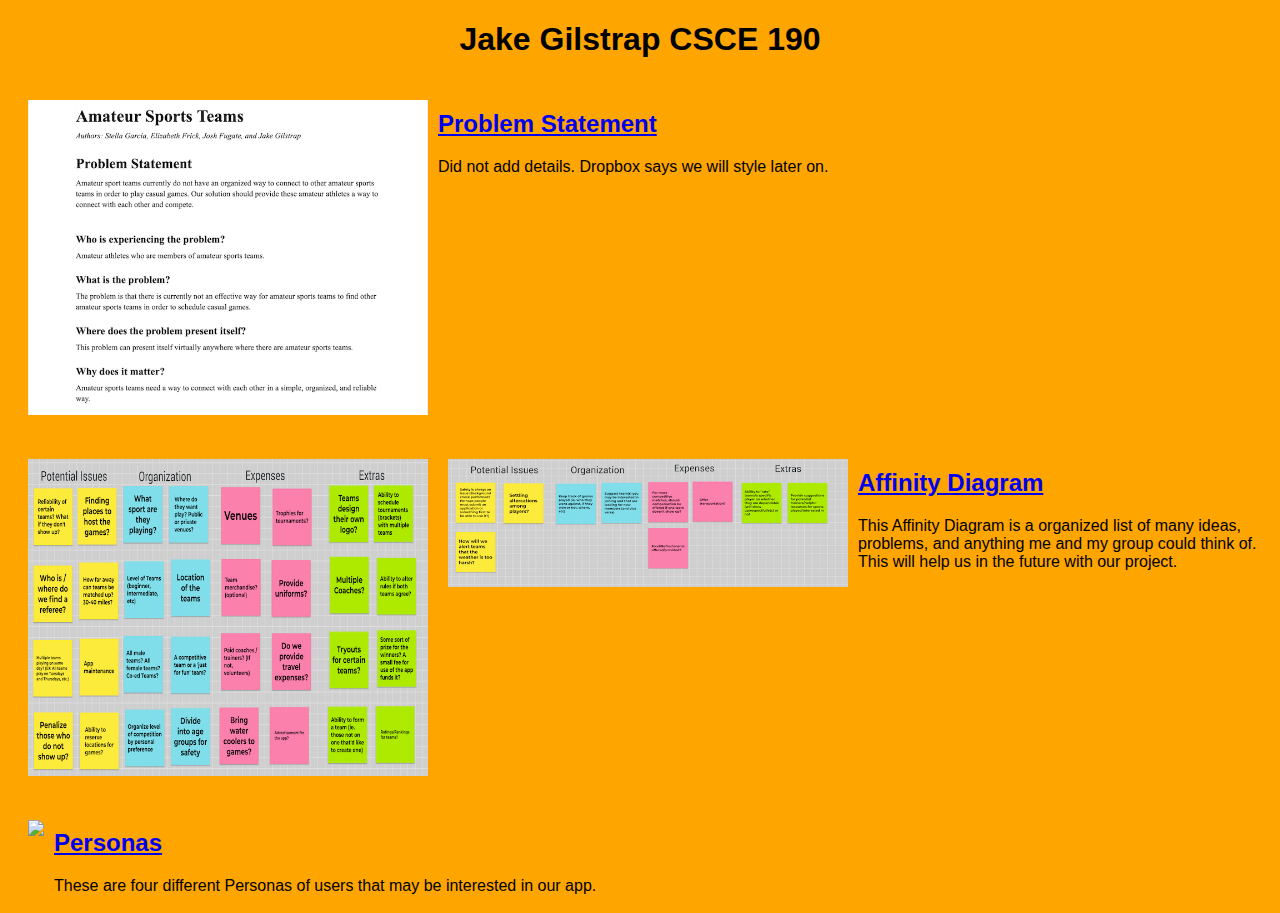
==== index.html @ 8984e969 "Add files via upload" ====
<!DOCTYPE html>
<html>
    <head>
        <title>
            CSCE 190: Jake Gilstrap</title>
            <link rel="Stylesheet" href="Styles.css">
    </head>
        <body>
            <h1>Jake Gilstrap CSCE 190</h1>
        <!--Problem Statement-->
            <section class="assignment">
                
                <a href="Files/Problem Statement.pdf"><img src="Images/PRBST.png"></a>
                <section class="assn-details">
                    <a href="Files/Problem Statement.pdf"><h2>Problem Statement</h2></a>
                    <p1>Did not add details. Dropbox says we will style later on.</p1>
                       </section>
            </section>

            <!--Affinity Diagram-->
            <section class="assignment">
                
                <a href="Files/affinityboard.pdf"><img src="Images/affinityboardpg1.png"></a>
                <a href="Files/affinityboard.pdf"><img src="Images/affinityboardpg2.png"></a>
                <section class="assn-details">
                    <a href="Files/affinityboard.pdf"><h2>Affinity Diagram</h2></a>
                    <p1>This Affinity Diagram is a organized list of many ideas, problems, and anything me and my group could think of. This will help us in the future with our project.</p1>
                       </section>
            </section>

            <!--Persona Assignment-->
            <section class="assignment">
                  <a href="Files/personna.pdf"><img src="Images/Josh.png"></a>
                <section class="assn-details">
                    <a href="Files/personna.pdf"><h2>Personas</h2></a>
                    <p1>These are four different Personas of users that may be interested in our app.</p1>
                       </section>
            </section>
    </body>
</html>
---- Styles.css ----
body{
    background:orange;
    font-family:Arial, Helvetica, sans-serif
}
.assignment{
    padding: 10px;
    display: flex;
}
.assignment img{
    width: 400px;
    padding: 10px;
}


    h1{
        color: black;
        text-align:center;
    }
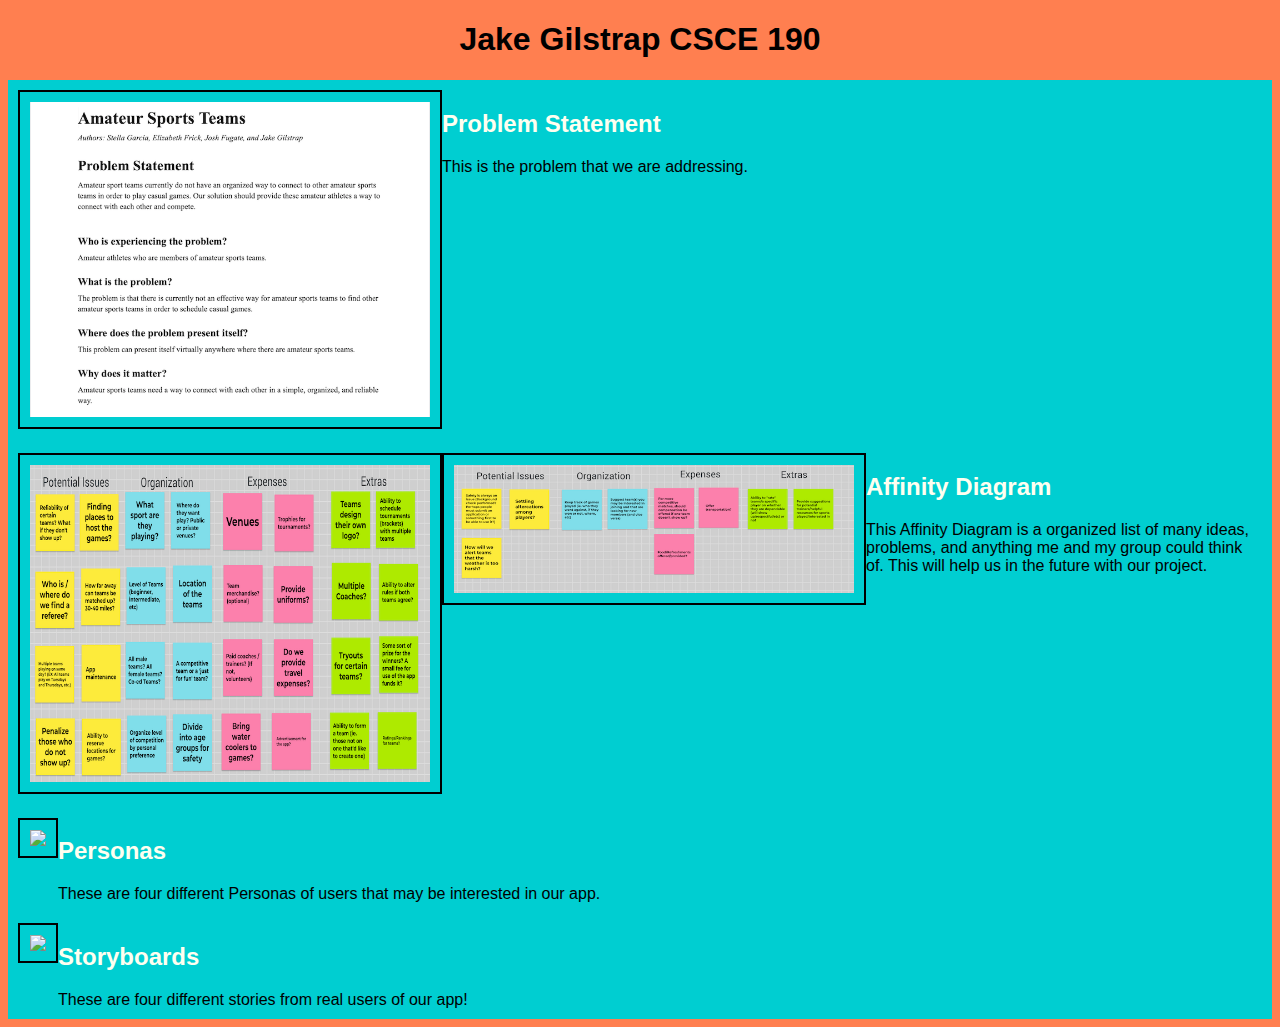
==== commit 709b8560: "Add files via upload" ====
--- a/index.html
+++ b/index.html
@@ -13,7 +13,7 @@
                 <a href="Files/Problem Statement.pdf"><img src="Images/PRBST.png"></a>
                 <section class="assn-details">
                     <a href="Files/Problem Statement.pdf"><h2>Problem Statement</h2></a>
-                    <p1>Did not add details. Dropbox says we will style later on.</p1>
+                    <p1>This is the problem that we are addressing.</p1>
                        </section>
             </section>
 
@@ -36,5 +36,14 @@
                     <p1>These are four different Personas of users that may be interested in our app.</p1>
                        </section>
             </section>
+
+             <!--Storyboard Assignment-->
+             <section class="assignment">
+                <a href="Files/Storyboard-merged.pdf"><img src="Images/Storyboard.png"></a>
+              <section class="assn-details">
+                  <a href="Files/Storyboard-merged.pdf"><h2>Storyboards</h2></a>
+                  <p1>These are four different stories from real users of our app!</p1>
+                     </section>
+          </section>
     </body>
 </html>--- a/Styles.css
+++ b/Styles.css
@@ -1,14 +1,16 @@
 body{
-    background:orange;
+    background: coral;
     font-family:Arial, Helvetica, sans-serif
 }
 .assignment{
     padding: 10px;
     display: flex;
+    background: darkturquoise;
 }
 .assignment img{
     width: 400px;
     padding: 10px;
+    border: 2px solid black
 }
 
 
@@ -16,3 +18,9 @@
         color: black;
         text-align:center;
     }
+
+    a {
+text-decoration:none;
+color:ivory;
+
+    }
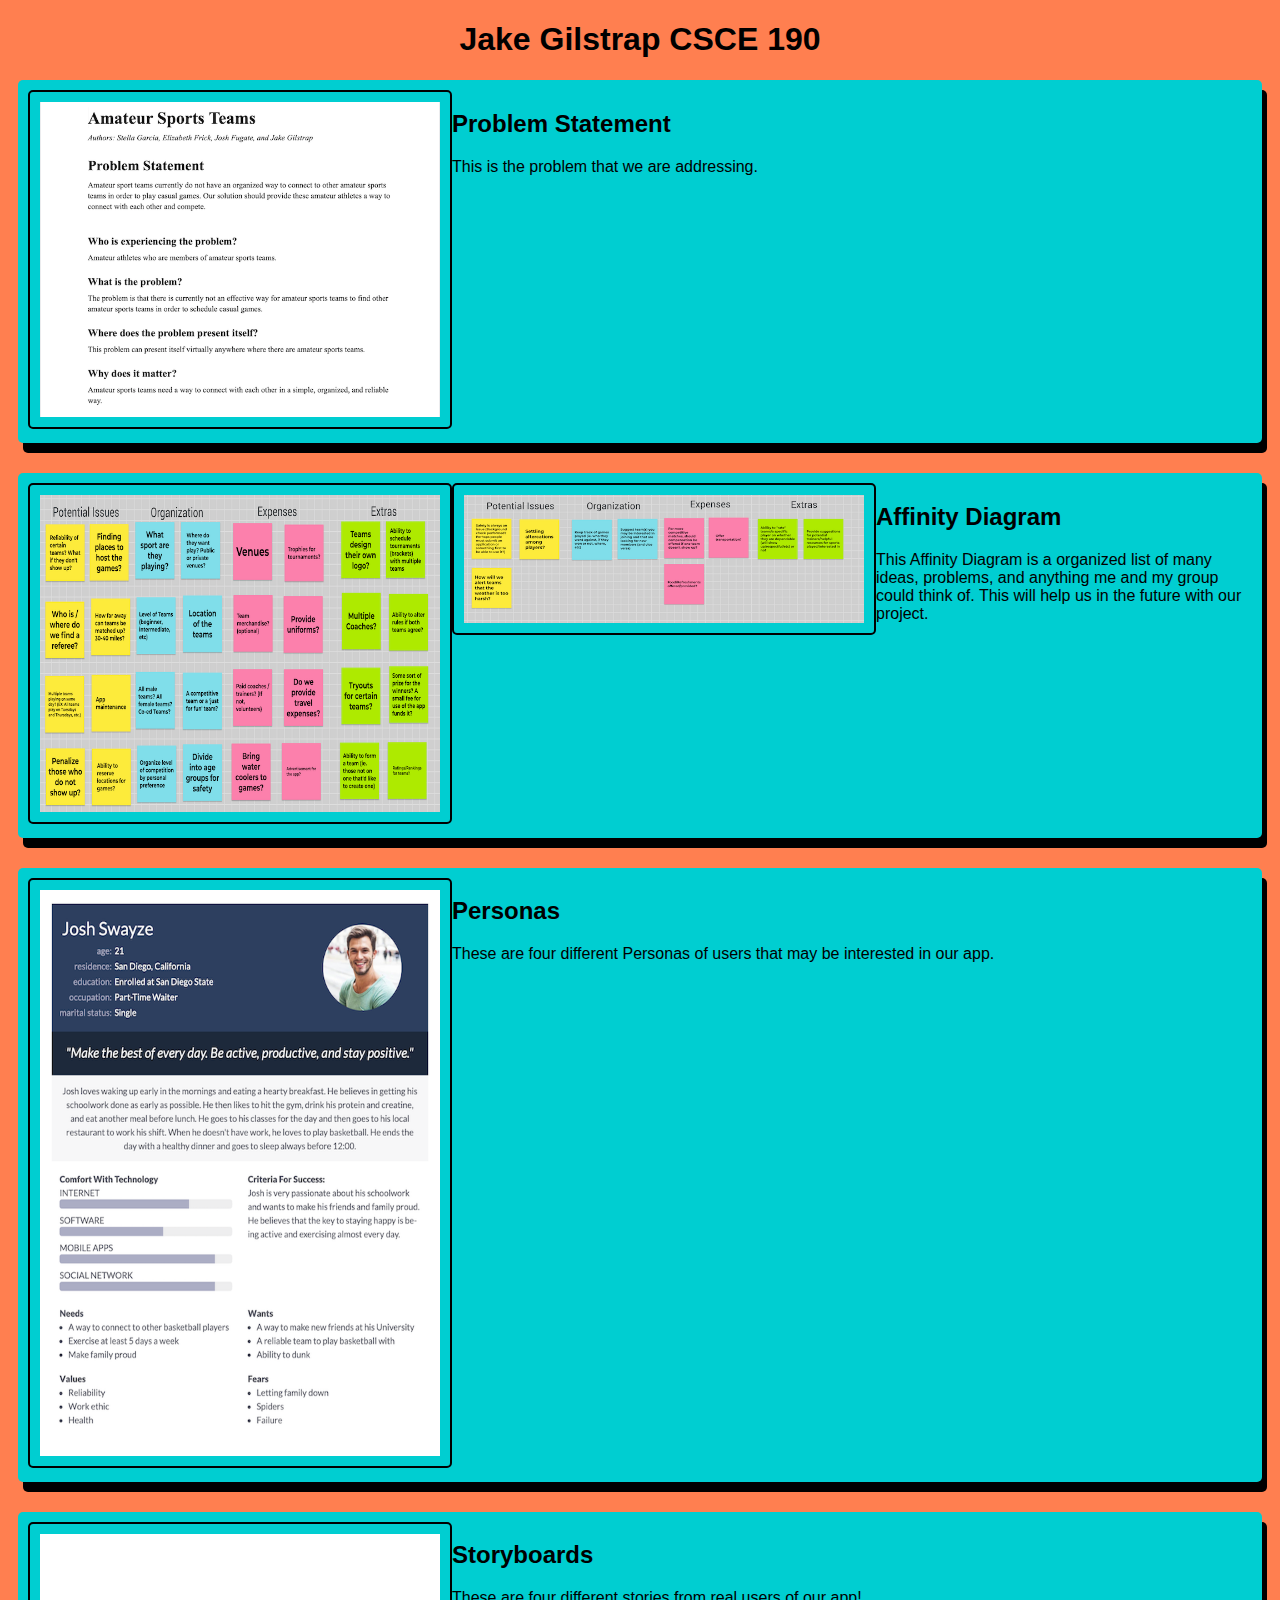
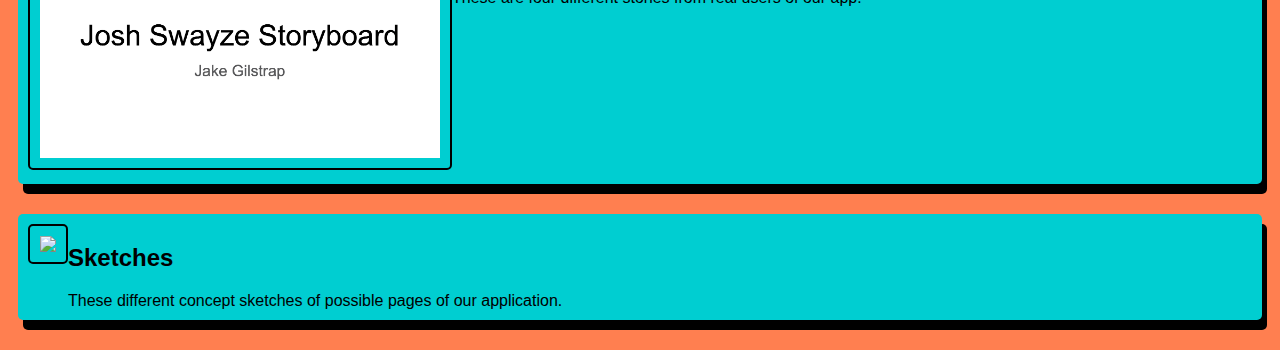
==== commit 271d157b: "Add files via upload" ====
--- a/index.html
+++ b/index.html
@@ -30,7 +30,8 @@
 
             <!--Persona Assignment-->
             <section class="assignment">
-                  <a href="Files/personna.pdf"><img src="Images/Josh.png"></a>
+                
+                <a href="Files/personna.pdf"><img src="Images/Josh.png"></a>
                 <section class="assn-details">
                     <a href="Files/personna.pdf"><h2>Personas</h2></a>
                     <p1>These are four different Personas of users that may be interested in our app.</p1>
@@ -39,11 +40,22 @@
 
              <!--Storyboard Assignment-->
              <section class="assignment">
+              
                 <a href="Files/Storyboard-merged.pdf"><img src="Images/Storyboard.png"></a>
               <section class="assn-details">
                   <a href="Files/Storyboard-merged.pdf"><h2>Storyboards</h2></a>
                   <p1>These are four different stories from real users of our app!</p1>
                      </section>
           </section>
+
+            <!--Sketches Assignment-->
+            <section class="assignment">
+              
+                <a href="Files/sketches-2.pdf"><img src="Images/sketches.png"></a>
+              <section class="assn-details">
+                  <a href="Files/sketches-2.pdf"><h2>Sketches</h2></a>
+                  <p1>These different concept sketches of possible pages of our application.</p1>
+                     </section>
+          </section>
     </body>
 </html>--- a/Styles.css
+++ b/Styles.css
@@ -4,13 +4,19 @@
 }
 .assignment{
     padding: 10px;
+    margin: 10px;
+    margin-bottom: 30px;
     display: flex;
     background: darkturquoise;
+    border-radius:5px;
+    box-shadow: 5px 10px black;
 }
 .assignment img{
     width: 400px;
+    border-radius: 5px;
     padding: 10px;
     border: 2px solid black
+
 }
 
 
@@ -21,6 +27,11 @@
 
     a {
 text-decoration:none;
-color:ivory;
+color: black;
 
     }
+
+    .assignment a:hover
+    {
+        color: ivory;
+    }
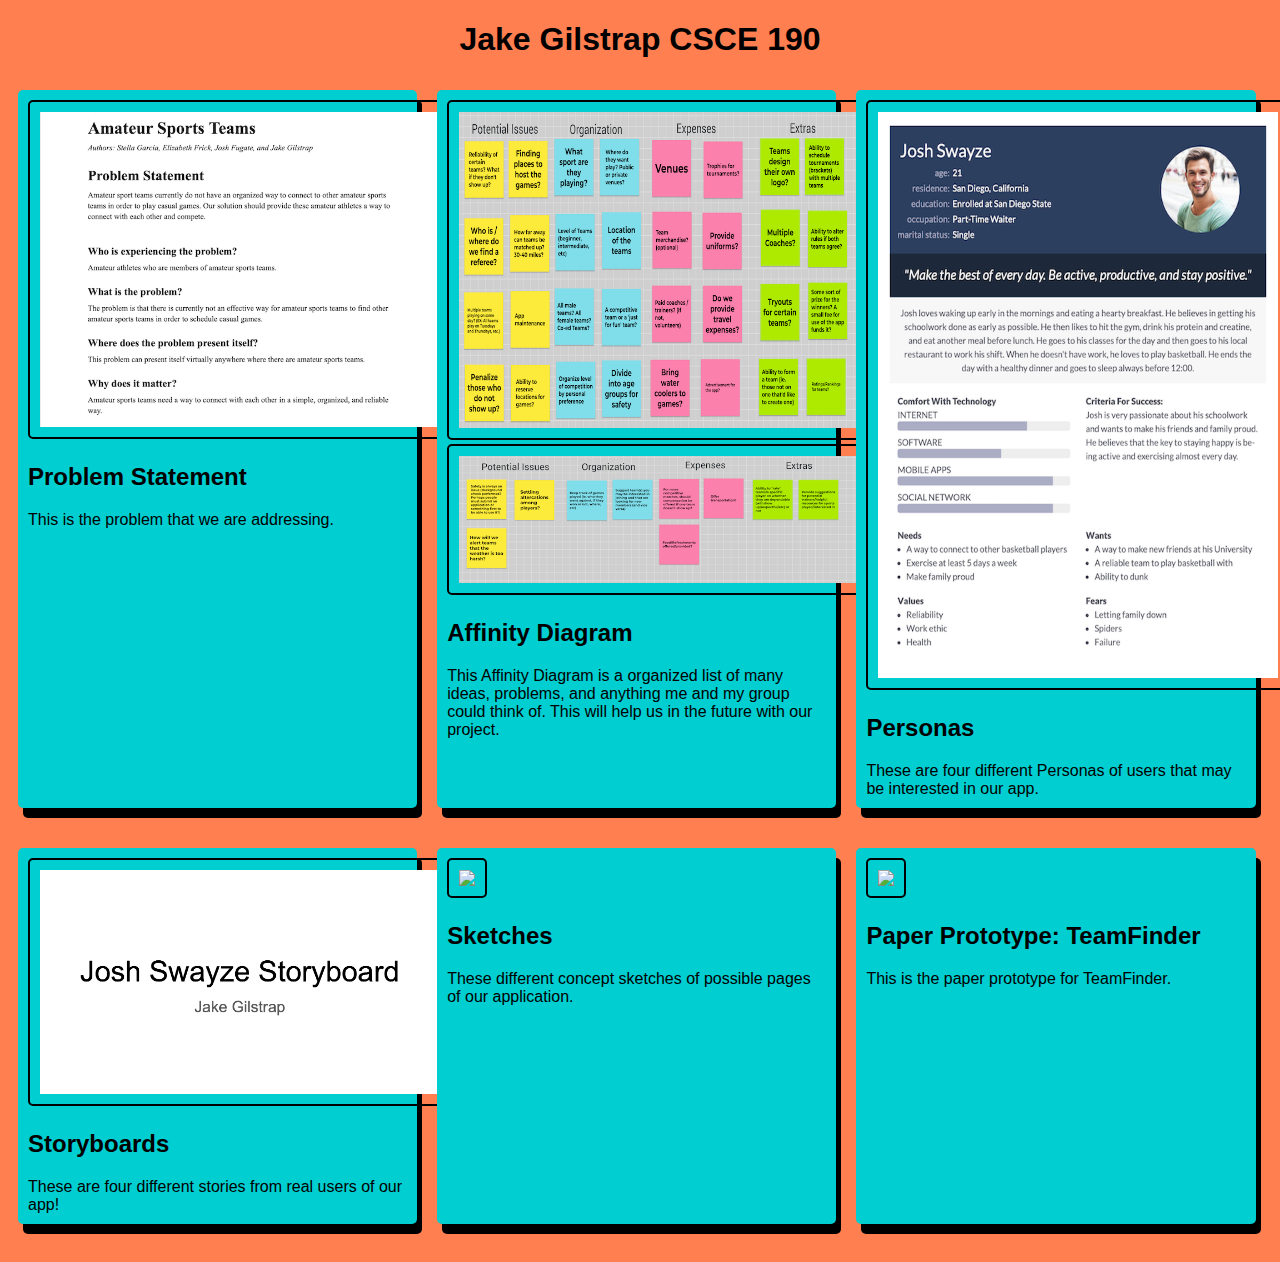
==== commit 5ab3bbed: "Add files via upload" ====
--- a/index.html
+++ b/index.html
@@ -7,55 +7,68 @@
     </head>
         <body>
             <h1>Jake Gilstrap CSCE 190</h1>
-        <!--Problem Statement-->
-            <section class="assignment">
+
+        <div class = "assignments">  
+            <!--Problem Statement-->
+                <section class="assignment">
+                    
+                    <a href="Files/Problem Statement.pdf"><img src="Images/PRBST.png"></a>
+                    <section class="assn-details">
+                        <a href="Files/Problem Statement.pdf"><h2>Problem Statement</h2></a>
+                        <p1>This is the problem that we are addressing.</p1>
+                        </section>
+                </section>
+
+                <!--Affinity Diagram-->
+                <section class="assignment">
+                    
+                    <a href="Files/affinityboard.pdf"><img src="Images/affinityboardpg1.png"></a>
+                    <a href="Files/affinityboard.pdf"><img src="Images/affinityboardpg2.png"></a>
+                    <section class="assn-details">
+                        <a href="Files/affinityboard.pdf"><h2>Affinity Diagram</h2></a>
+                        <p1>This Affinity Diagram is a organized list of many ideas, problems, and anything me and my group could think of. This will help us in the future with our project.</p1>
+                        </section>
+                </section>
+
+                <!--Persona Assignment-->
+                <section class="assignment">
+                    
+                    <a href="Files/personna.pdf"><img src="Images/Josh.png"></a>
+                    <section class="assn-details">
+                        <a href="Files/personna.pdf"><h2>Personas</h2></a>
+                        <p1>These are four different Personas of users that may be interested in our app.</p1>
+                        </section>
+                </section>
+
+                <!--Storyboard Assignment-->
+                <section class="assignment">
                 
-                <a href="Files/Problem Statement.pdf"><img src="Images/PRBST.png"></a>
+                    <a href="Files/Storyboard-merged.pdf"><img src="Images/Storyboard.png"></a>
                 <section class="assn-details">
-                    <a href="Files/Problem Statement.pdf"><h2>Problem Statement</h2></a>
-                    <p1>This is the problem that we are addressing.</p1>
-                       </section>
+                    <a href="Files/Storyboard-merged.pdf"><h2>Storyboards</h2></a>
+                    <p1>These are four different stories from real users of our app!</p1>
+                        </section>
             </section>
 
-            <!--Affinity Diagram-->
-            <section class="assignment">
+                <!--Sketches Assignment-->
+                <section class="assignment">
                 
-                <a href="Files/affinityboard.pdf"><img src="Images/affinityboardpg1.png"></a>
-                <a href="Files/affinityboard.pdf"><img src="Images/affinityboardpg2.png"></a>
+                    <a href="Files/sketches-2.pdf"><img src="Images/sketches.png"></a>
                 <section class="assn-details">
-                    <a href="Files/affinityboard.pdf"><h2>Affinity Diagram</h2></a>
-                    <p1>This Affinity Diagram is a organized list of many ideas, problems, and anything me and my group could think of. This will help us in the future with our project.</p1>
-                       </section>
+                    <a href="Files/sketches-2.pdf"><h2>Sketches</h2></a>
+                    <p1>These different concept sketches of possible pages of our application.</p1>
+                        </section>
             </section>
 
-            <!--Persona Assignment-->
-            <section class="assignment">
+                <!--Paper Prototype Assignment-->
+                <section class="assignment">
                 
-                <a href="Files/personna.pdf"><img src="Images/Josh.png"></a>
+                    <a href="https://youtu.be/lG0zGTZzKbI"><img src="Images/Prototype.png"></a>
                 <section class="assn-details">
-                    <a href="Files/personna.pdf"><h2>Personas</h2></a>
-                    <p1>These are four different Personas of users that may be interested in our app.</p1>
-                       </section>
+                    <a href="https://youtu.be/lG0zGTZzKbI"><h2>Paper Prototype: TeamFinder</h2></a>
+                    <p1>This is the paper prototype for TeamFinder.</p1>
+                        </section>
             </section>
-
-             <!--Storyboard Assignment-->
-             <section class="assignment">
-              
-                <a href="Files/Storyboard-merged.pdf"><img src="Images/Storyboard.png"></a>
-              <section class="assn-details">
-                  <a href="Files/Storyboard-merged.pdf"><h2>Storyboards</h2></a>
-                  <p1>These are four different stories from real users of our app!</p1>
-                     </section>
-          </section>
-
-            <!--Sketches Assignment-->
-            <section class="assignment">
-              
-                <a href="Files/sketches-2.pdf"><img src="Images/sketches.png"></a>
-              <section class="assn-details">
-                  <a href="Files/sketches-2.pdf"><h2>Sketches</h2></a>
-                  <p1>These different concept sketches of possible pages of our application.</p1>
-                     </section>
-          </section>
+        </div>   
     </body>
 </html>--- a/Styles.css
+++ b/Styles.css
@@ -2,11 +2,18 @@
     background: coral;
     font-family:Arial, Helvetica, sans-serif
 }
+
+.assignments{
+    display: flex;
+    flex-wrap:wrap;
+}
+
+
 .assignment{
+    width:30%;
     padding: 10px;
     margin: 10px;
     margin-bottom: 30px;
-    display: flex;
     background: darkturquoise;
     border-radius:5px;
     box-shadow: 5px 10px black;
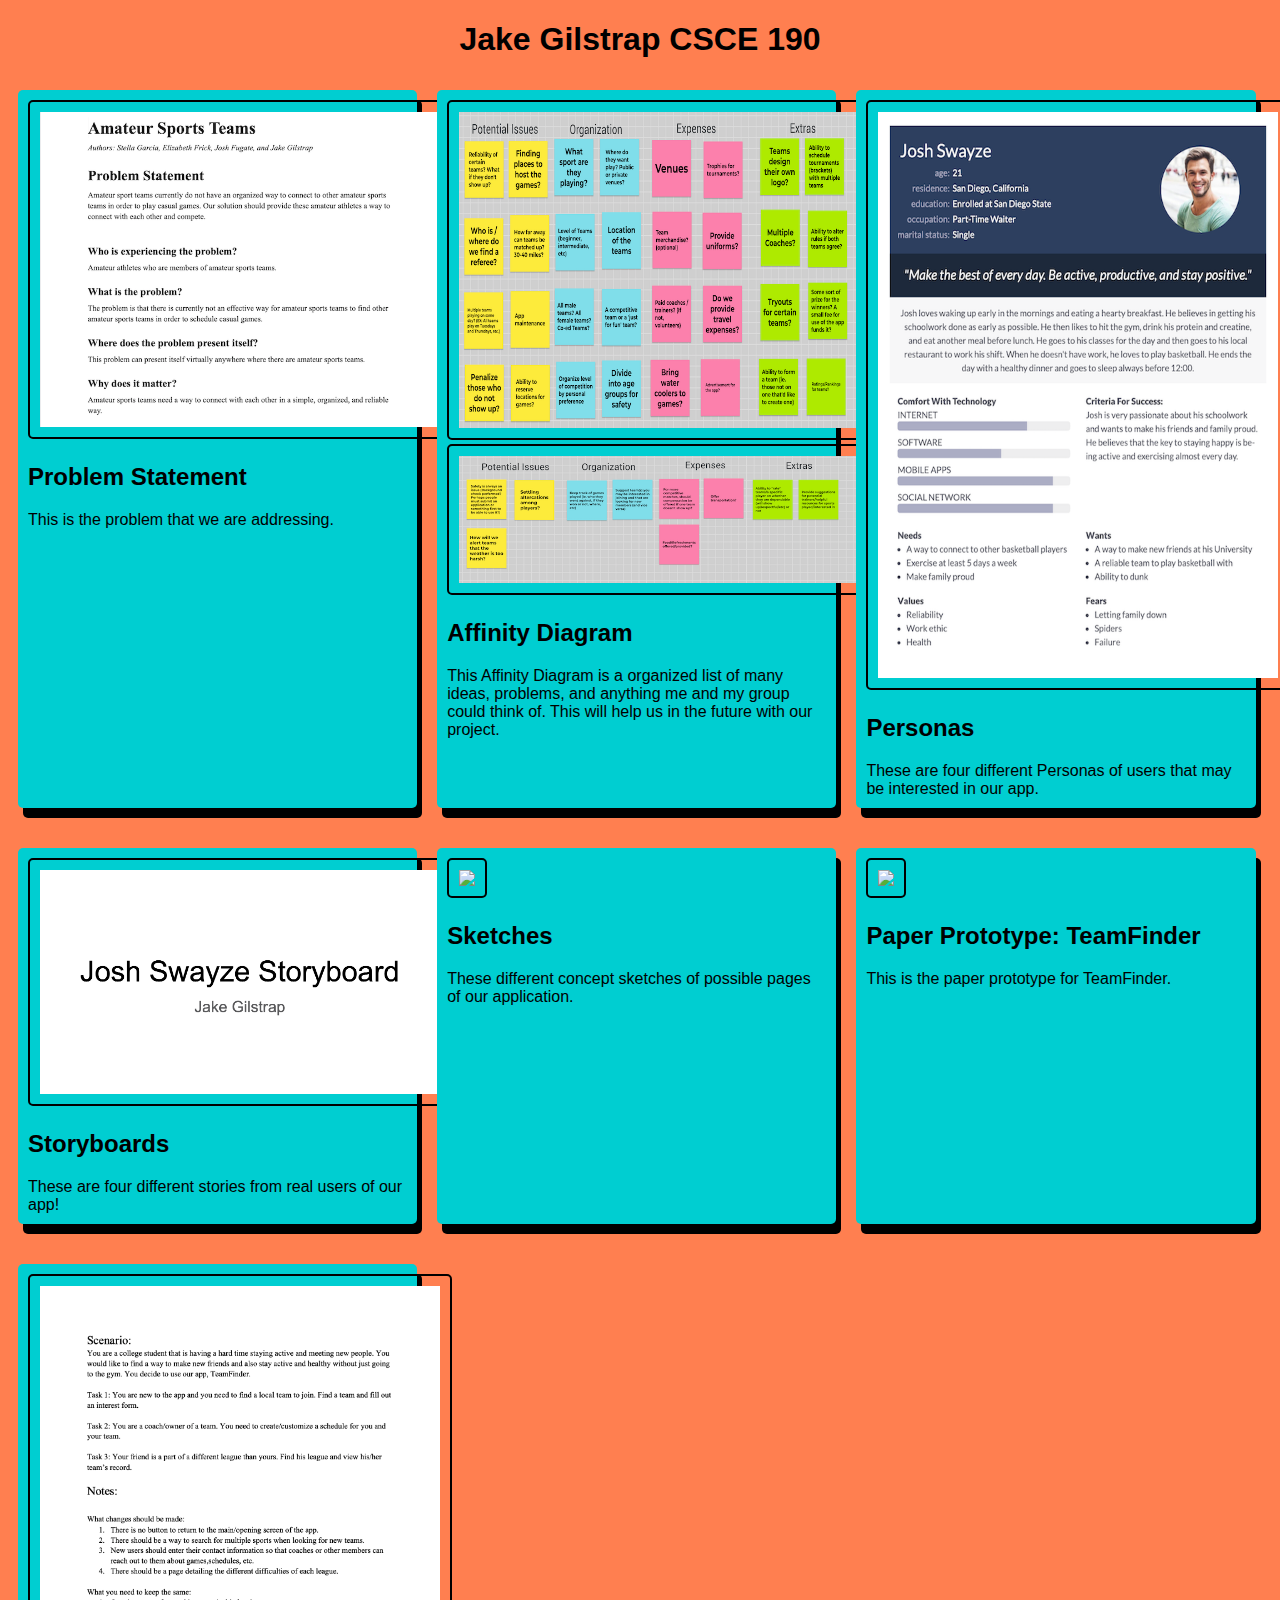
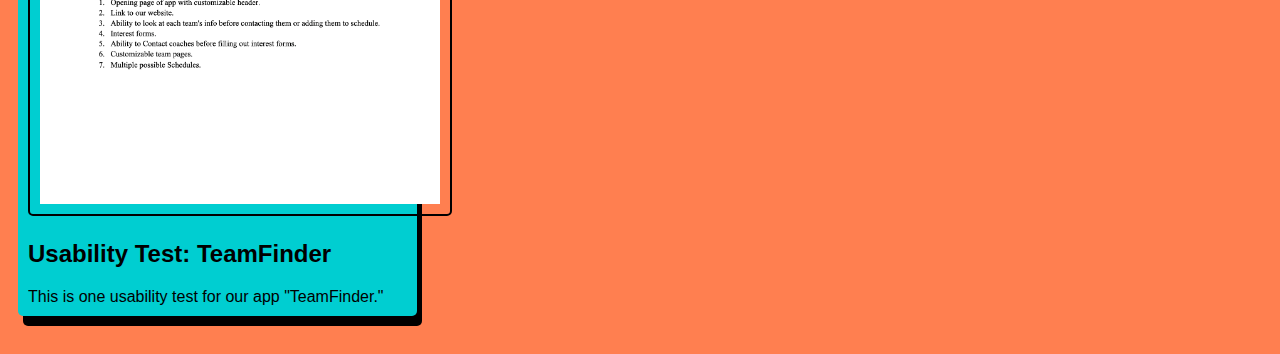
==== commit c908154e: "Add files via upload" ====
--- a/index.html
+++ b/index.html
@@ -69,6 +69,17 @@
                     <p1>This is the paper prototype for TeamFinder.</p1>
                         </section>
             </section>
+
+            <!--Usability Test Assignment-->
+            <section class="assignment">
+                
+                <a href="Files/CSCE190 Usability Test.pdf"><img src="Images/CSCE190 Usability Test .png"></a>
+            <section class="assn-details">
+                <a href="Files/CSCE190 Usability Test.pdf"><h2>Usability Test: TeamFinder</h2></a>
+                <p1>This is one usability test for our app "TeamFinder."</p1>
+                    </section>
+        </section>
+
         </div>   
     </body>
 </html>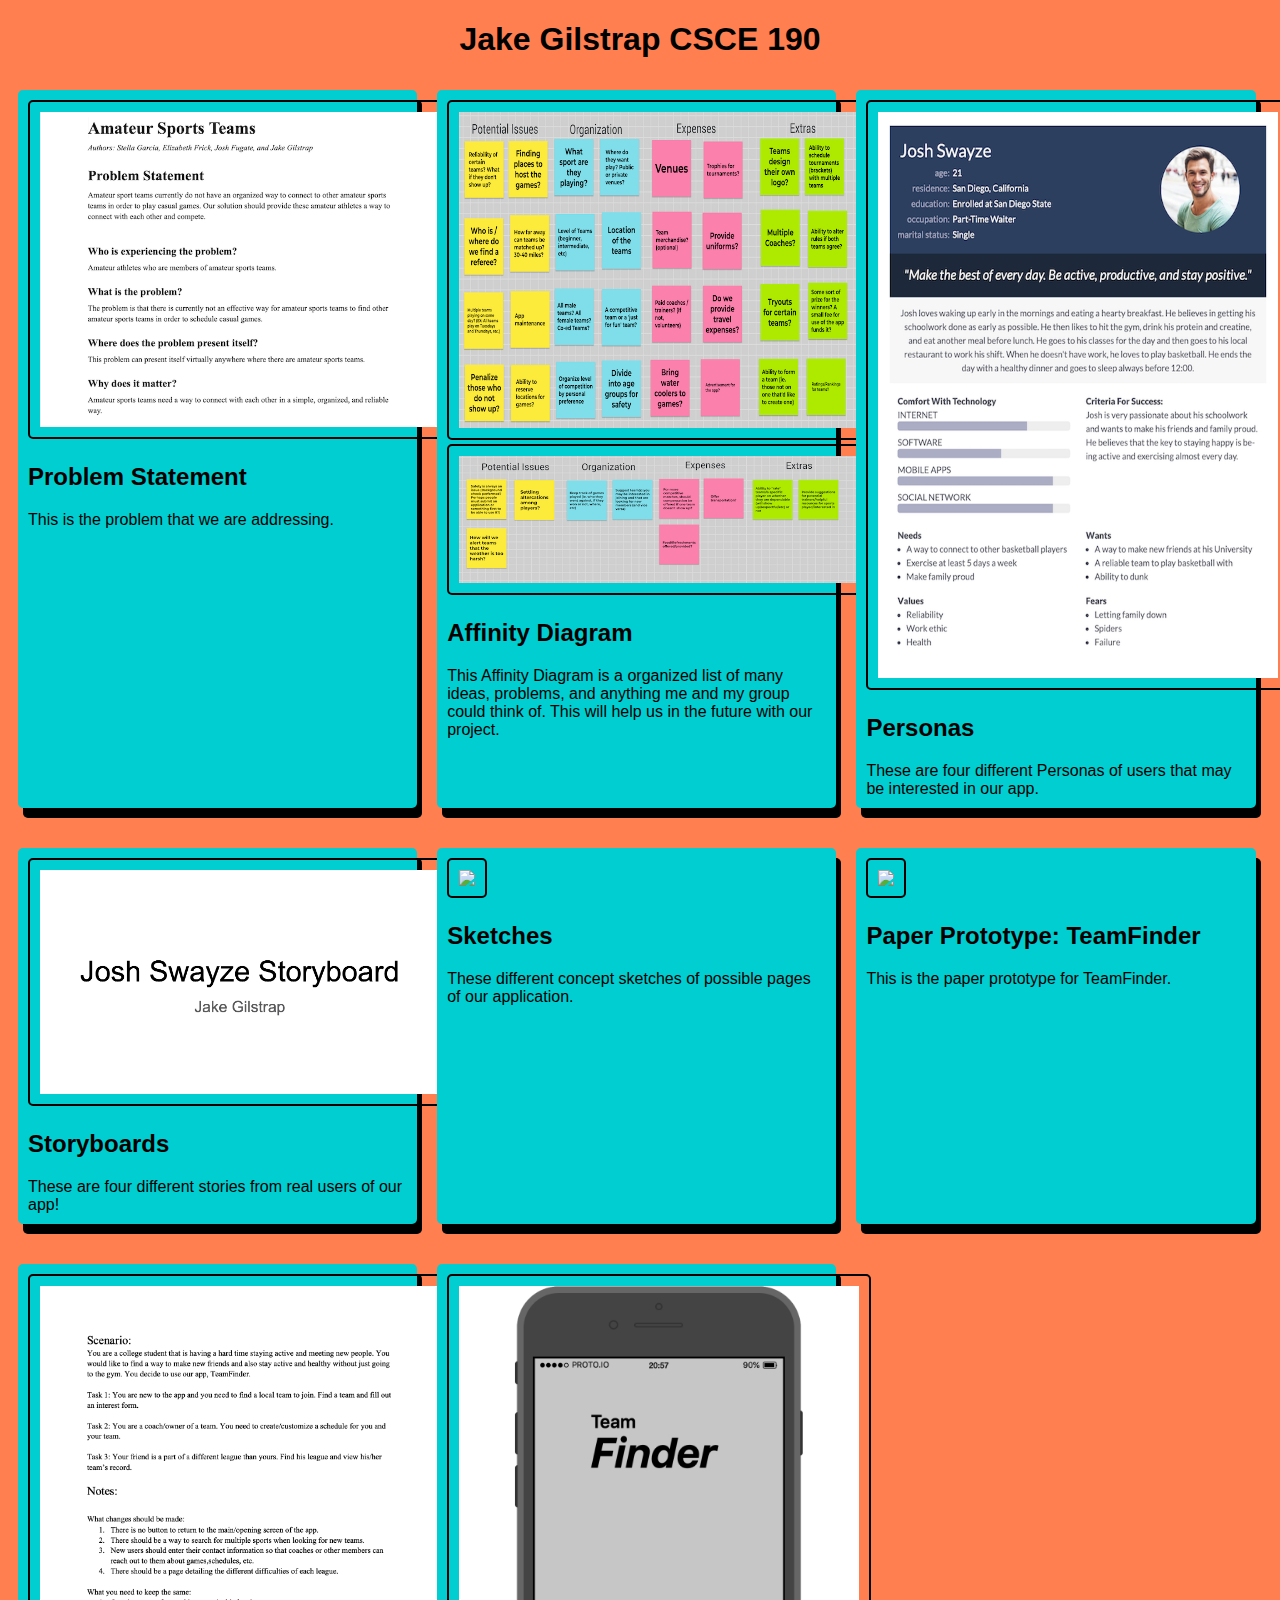
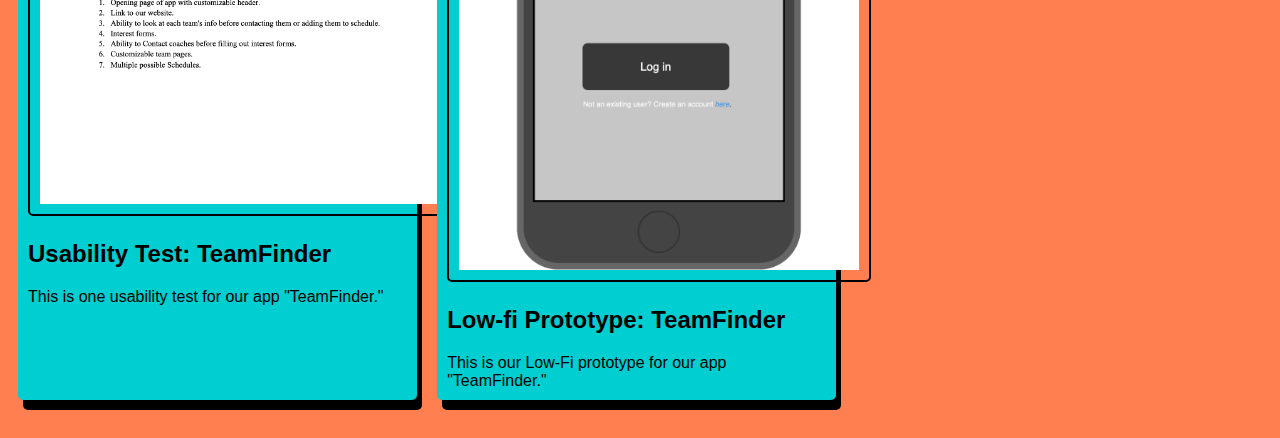
==== commit 1c087deb: "Add files via upload" ====
--- a/index.html
+++ b/index.html
@@ -80,6 +80,16 @@
                     </section>
         </section>
 
+         <!--Low-fi Prototype-->
+         <section class="assignment">
+                
+            <a href="Files/TeamFinderLowFiPrototype/index.html"><img src="Images/Screen Shot 2020-11-06 at 8.57.30 PM.png"></a>
+        <section class="assn-details">
+            <a href="Files/TeamFinderLowFiPrototype/index.html"><h2>Low-fi Prototype: TeamFinder</h2></a>
+            <p1>This is our Low-Fi prototype for our app "TeamFinder."</p1>
+                </section>
+    </section>
+
         </div>   
     </body>
 </html>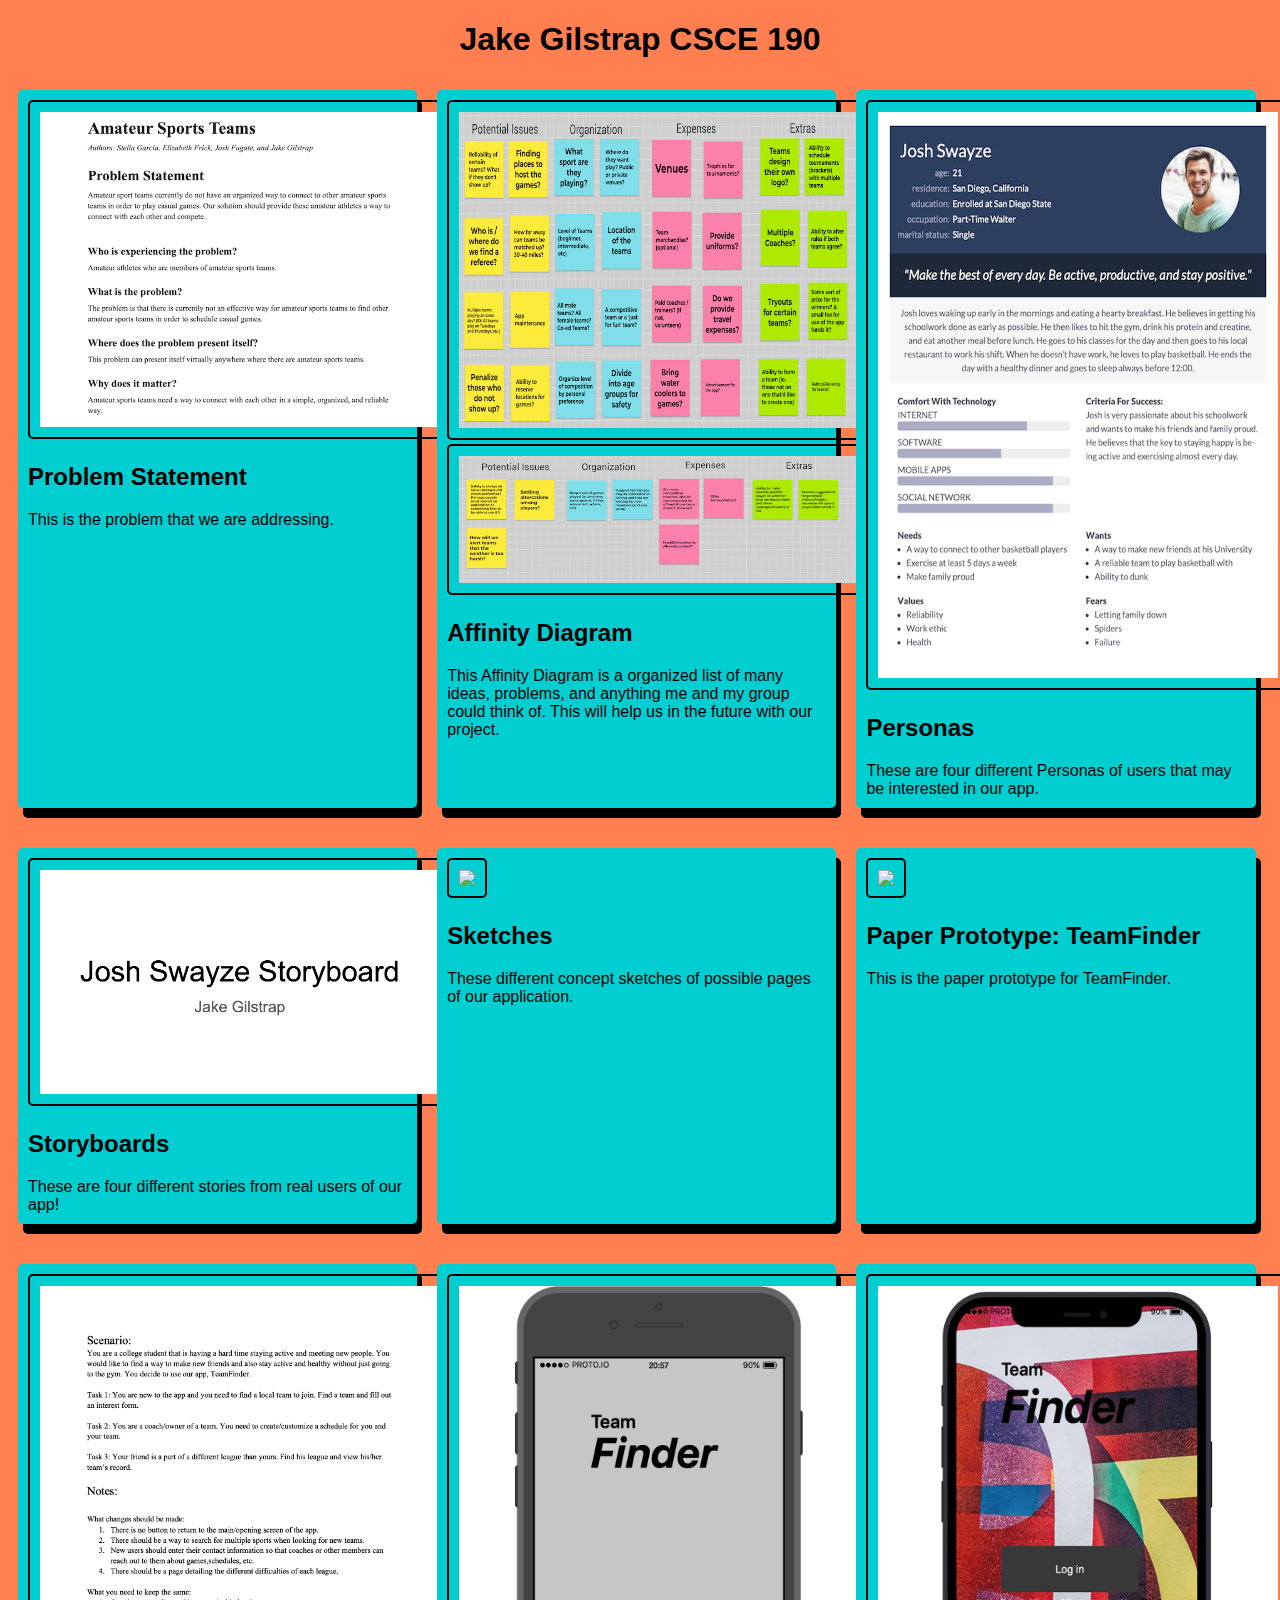
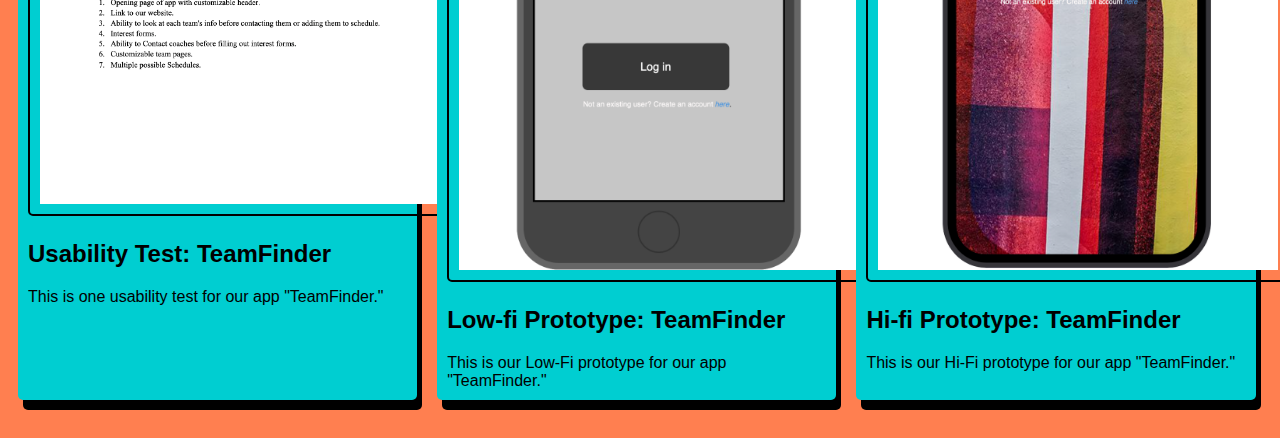
==== commit 53090af7: "Add files via upload" ====
--- a/index.html
+++ b/index.html
@@ -90,6 +90,16 @@
                 </section>
     </section>
 
+     <!--Hi-fi Prototype-->
+     <section class="assignment">
+                
+        <a href="Files/Hi-Fi Proto/index.html"><img src="Images/HiFi Photo.png"></a>
+    <section class="assn-details">
+        <a href="Files/Hi-Fi Proto/index.html"><h2>Hi-fi Prototype: TeamFinder</h2></a>
+        <p1>This is our Hi-Fi prototype for our app "TeamFinder."</p1>
+            </section>
+</section>
+
         </div>   
     </body>
 </html>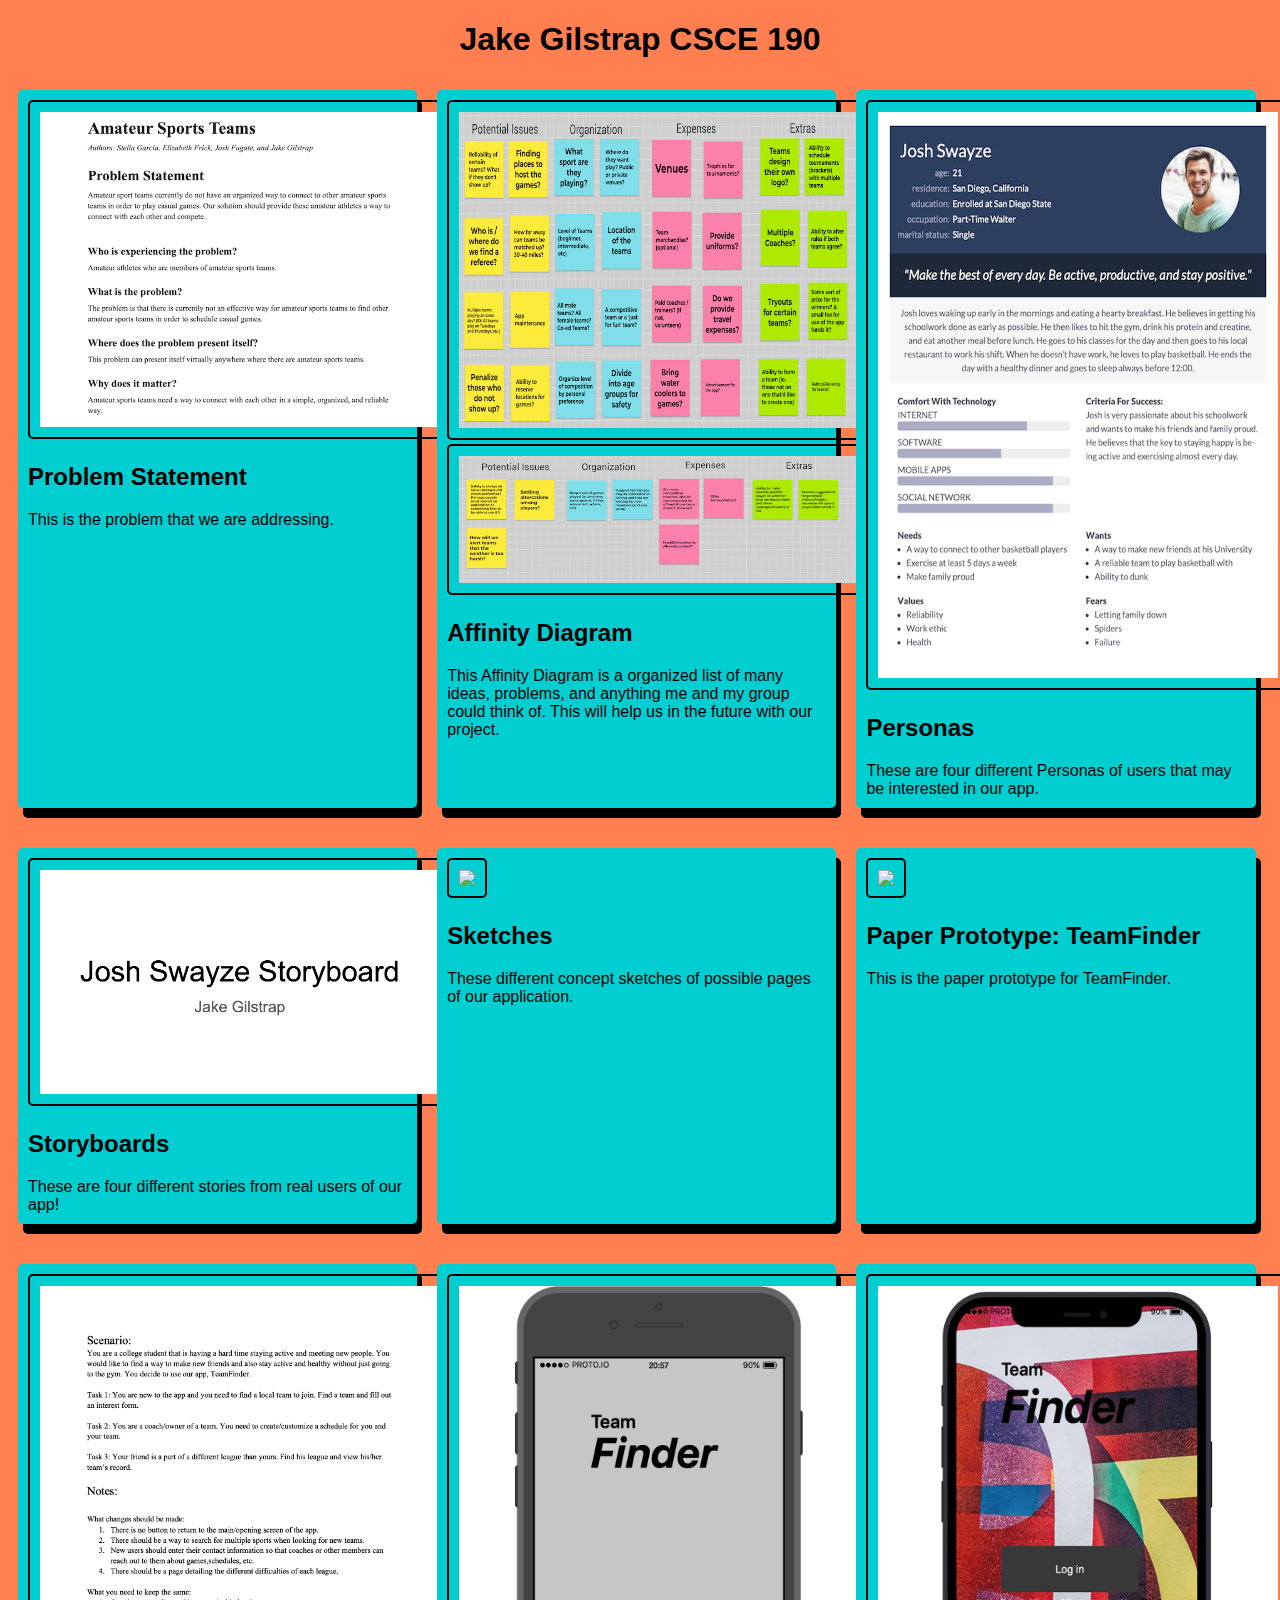
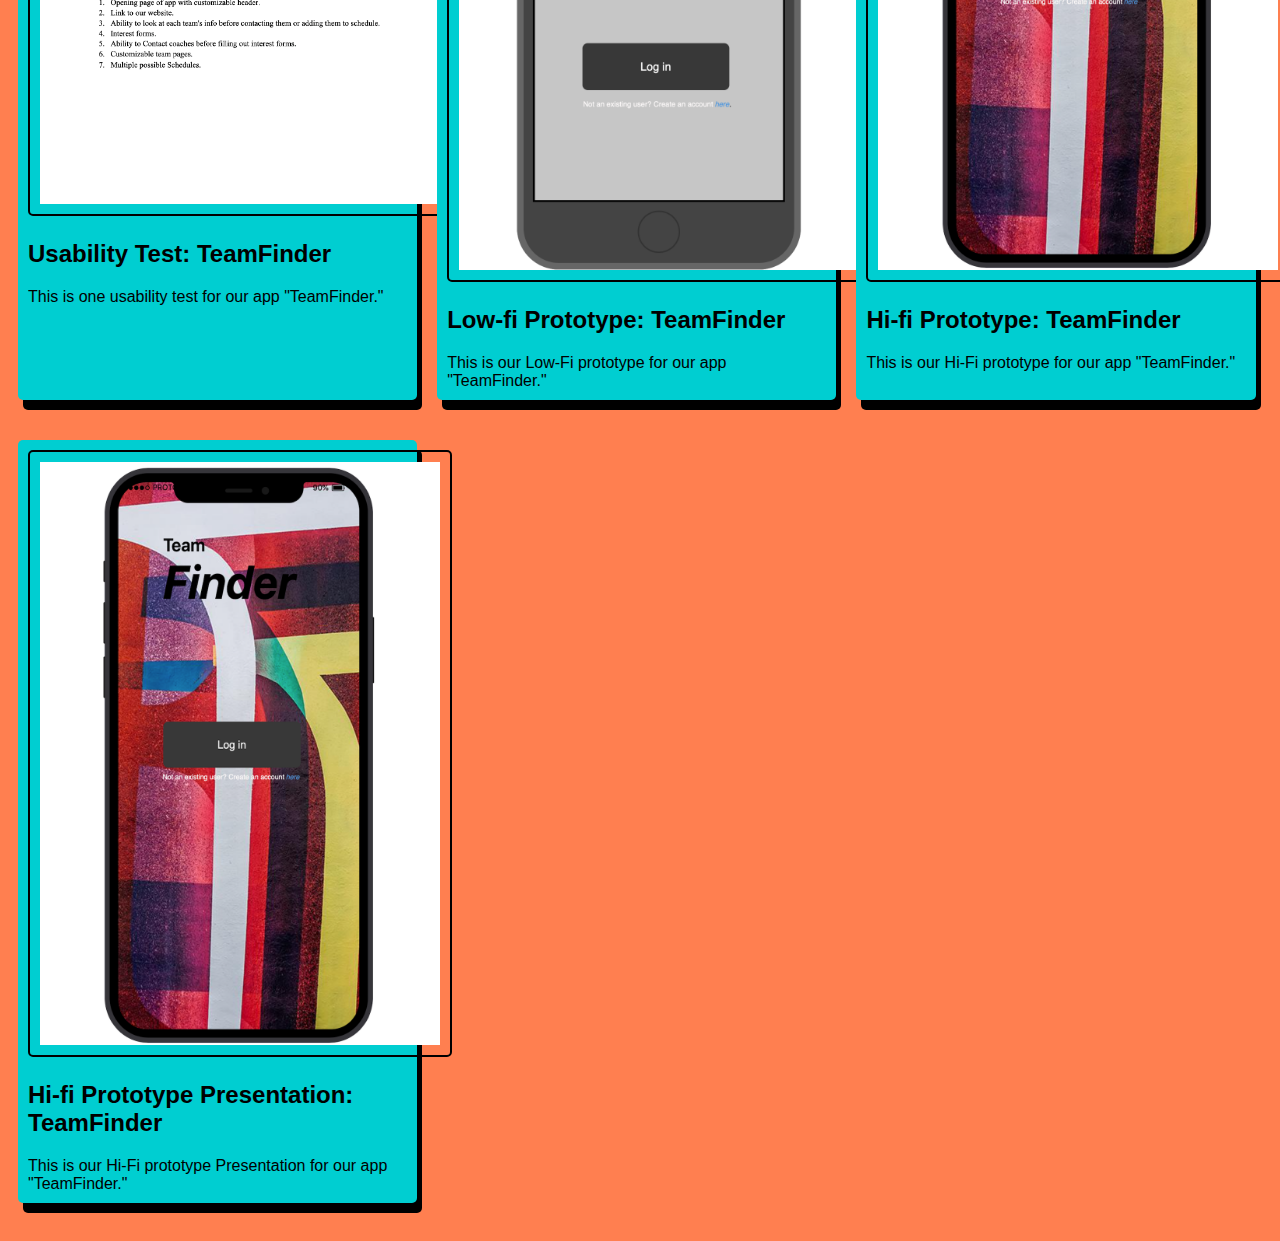
==== commit 8f8b1105: "Add files via upload" ====
--- a/index.html
+++ b/index.html
@@ -100,6 +100,16 @@
             </section>
 </section>
 
+ <!--Hi-fi Prototype Presentation-->
+ <section class="assignment">
+                
+    <a href="https://youtu.be/Wy6OVj6Nd3E"><img src="Images/HiFi Photo.png"></a>
+<section class="assn-details">
+    <a href="https://youtu.be/Wy6OVj6Nd3E"><h2>Hi-fi Prototype Presentation: TeamFinder</h2></a>
+    <p1>This is our Hi-Fi prototype Presentation for our app "TeamFinder."</p1>
+        </section>
+</section>
+
         </div>   
     </body>
 </html>